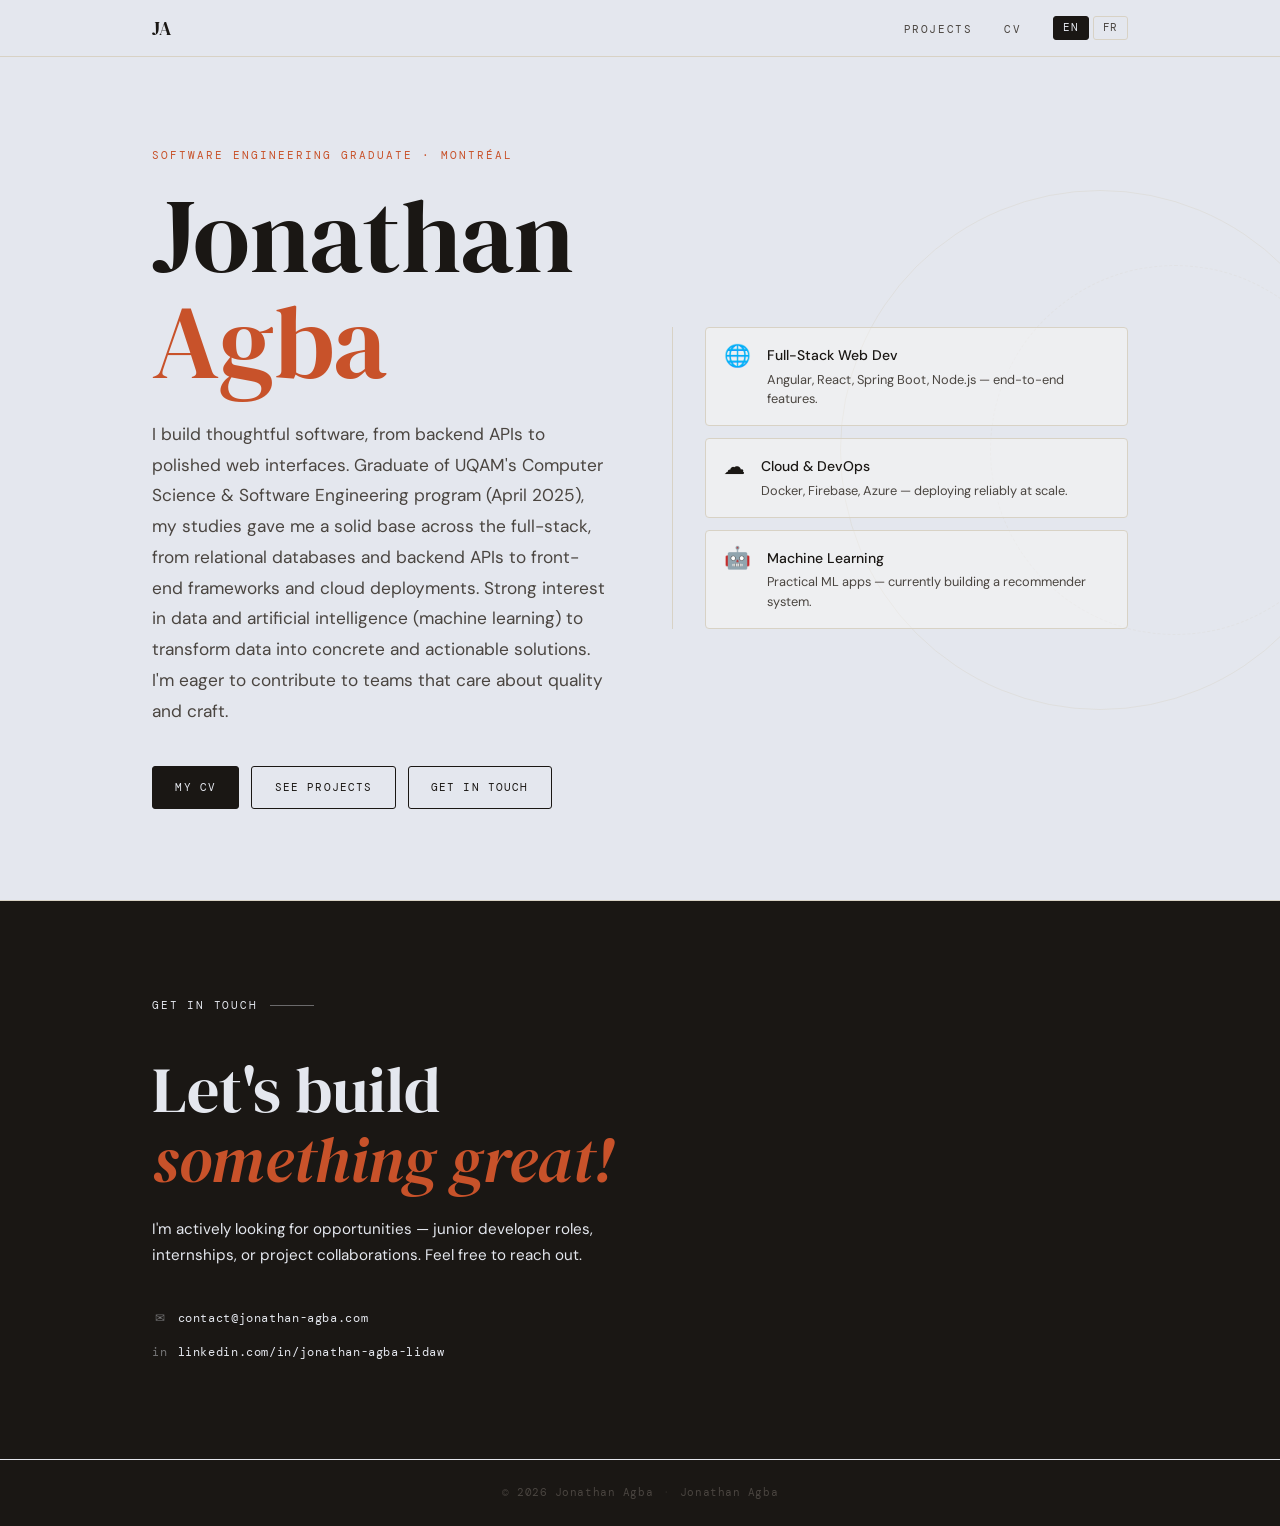
==== index.html @ 23c8685f "Initial commit: portfolio website" ====
<!DOCTYPE html>
<html lang="en">
<head>
  <meta charset="UTF-8" />
  <meta name="viewport" content="width=device-width, initial-scale=1.0" />
  <meta name="description" content="Jonathan Agba – Software Engineering Graduate. Portfolio & CV." />
  <title>Jonathan Agba</title>
  <link rel="icon" type="image/svg+xml" href="favicon.svg" />
  <link rel="preconnect" href="https://fonts.googleapis.com" />
  <link rel="preconnect" href="https://fonts.gstatic.com" crossorigin />
  <link href="https://fonts.googleapis.com/css2?family=DM+Serif+Display:ital@0;1&family=DM+Mono:wght@400;500&family=DM+Sans:opsz,wght@9..40,300;9..40,400;9..40,500&display=swap" rel="stylesheet" />
  <!-- CSS: Base → Components → Page-specific -->
  <link rel="stylesheet" href="css/base.css" />
  <link rel="stylesheet" href="css/components.css" />
  <link rel="stylesheet" href="css/pages/home.css" />
</head>
<body>

  <!-- NAV (loaded dynamically) -->
  <div data-component="nav"></div>


  <!-- ════════════════════════════════
       HERO
  ════════════════════════════════ -->
  <section class="hero" id="home">

    <div class="hero__ring hero__ring--outer" aria-hidden="true"></div>
    <div class="hero__ring hero__ring--inner" aria-hidden="true"></div>

    <div class="hero__content">

      <div class="hero__grid">
        <!-- Left column: main intro -->
        <div class="hero__left">
          <p class="hero__tag"
             data-fr="Diplômé en Génie Logiciel · Montréal">
            Software Engineering Graduate · Montréal
          </p>

          <h1 class="hero__name">
            Jonathan <em class="hero__accent">Agba</em>
          </h1>

          <p class="hero__bio"
             data-fr="Je conçois des logiciels soignés, des APIs backend aux interfaces web abouties. Diplômé du programme d'informatique et génie logiciel de l'UQAM (avril 2025), ma formation m'a permis de développer une base solide sur le full-stack, des bases de données relationnelles et APIs backend aux frameworks front-end et déploiements cloud. Intérêt prononcé pour la data et l'intelligence artificielle (apprentissage automatique) afin de transformer des données en solutions concrètes et exploitables. Je suis prêt à rejoindre des équipes qui accordent de l'importance à la qualité et au métier bien fait.">
            I build thoughtful software, from backend APIs to polished web interfaces. Graduate of UQAM's Computer Science & Software Engineering program (April 2025), my studies gave me a solid base across the full-stack, from relational databases and backend APIs to front-end frameworks and cloud deployments. Strong interest in data and artificial intelligence (machine learning) to transform data into concrete and actionable solutions. I'm eager to contribute to teams that care about quality and craft.
          </p>

          <div class="hero__cta">
            <a href="cv.html"
               class="btn btn--primary"
               data-fr="Mon CV">
              My CV
            </a>
            <a href="projects.html"
               class="btn"
               data-fr="Mes projets">
              See Projects
            </a>
            <a href="#contact"
               class="btn"
               data-fr="Me contacter">
              Get in touch
            </a>
          </div>
        </div>

        <!-- Right column: about content -->
        <div class="hero__about">
          <div class="hero__interests">
            <div class="interest-card">
              <span class="interest-card__icon" aria-hidden="true">🌐</span>
              <div>
                <div class="interest-card__label" data-fr="Développement Web Full-Stack">Full-Stack Web Dev</div>
                <div class="interest-card__desc" data-fr="Angular, React, Spring Boot, Node.js — fonctionnalités de bout en bout.">Angular, React, Spring Boot, Node.js — end-to-end features.</div>
              </div>
            </div>

            <div class="interest-card">
              <span class="interest-card__icon" aria-hidden="true">☁️</span>
              <div>
                <div class="interest-card__label" data-fr="Cloud & DevOps">Cloud & DevOps</div>
                <div class="interest-card__desc" data-fr="Docker, Firebase, Azure — déploiements fiables à grande échelle.">Docker, Firebase, Azure — deploying reliably at scale.</div>
              </div>
            </div>

            <div class="interest-card">
              <span class="interest-card__icon" aria-hidden="true">🤖</span>
              <div>
                <div class="interest-card__label" data-fr="Apprentissage Automatique">Machine Learning</div>
                <div class="interest-card__desc" data-fr="Applications ML pratiques — développement d'un système de recommandation.">Practical ML apps — currently building a recommender system.</div>
              </div>
            </div>
          </div>
        </div>
      </div>

    </div>
  </section>


  <!-- ════════════════════════════════
       CONTACT
  ════════════════════════════════ -->
  <section class="contact" id="contact">
    <div class="contact__inner">

      <p class="section-label section-label--light reveal"
         data-fr="Me contacter">
        Get in touch
      </p>

      <h2 class="contact__headline reveal">
        <span data-fr="Construisons">Let's build</span><br>
        <em class="contact__headline-em"
            data-fr="quelque chose ensemble!">
          something great!
        </em>
      </h2>

      <p class="contact__sub reveal"
         data-fr="Je suis activement à la recherche d'opportunités — postes junior, stages ou collaborations. N'hésitez pas à me contacter.">
        I'm actively looking for opportunities — junior developer roles, internships, or project collaborations. Feel free to reach out.
      </p>

      <div class="contact__links reveal">
        <a href="mailto:contact@jonathan-agba.com" class="contact__link">
          <span class="contact__link-icon">✉</span>
          contact@jonathan-agba.com
        </a>
        <a href="https://linkedin.com/in/jonathan-agba-lidaw" target="_blank" rel="noopener noreferrer" class="contact__link">
          <span class="contact__link-icon">in</span>
          linkedin.com/in/jonathan-agba-lidaw
        </a>
      </div>

    </div>
  </section>


  <!-- FOOTER (loaded dynamically) -->
  <div data-component="footer"></div>


  <!-- JS: Component loader → Shared → Page-specific -->
  <script src="js/components/loader.js"></script>
  <script src="js/main.js"></script>
  <script src="js/pages/home.js"></script>
</body>
</html>
---- css/base.css ----
/* ════════════════════════════════════════════
   base.css — Reset, Variables & Typography
   ════════════════════════════════════════════ */


/* ── Reset ─────────────────────────────────── */

*, *::before, *::after {
  box-sizing: border-box;
  margin: 0;
  padding: 0;
}


/* ── Variables ─────────────────────────────── */

:root {
  --bg:        #e4e7ee;
  --card:      #fffcf75b;
  --ink:       #1A1714;
  --ink-light: #4A4540;
  --accent:    #C8522A;
  --rule:      #D8D2C5;
  --nav-h:     56px;

  --font-serif: 'DM Serif Display', Georgia, serif;
  --font-sans:  'DM Sans', system-ui, sans-serif;
  --font-mono:  'DM Mono', 'Courier New', monospace;

  --max-w: 1024px;
}


/* ── Base ──────────────────────────────────── */

html {
  scroll-behavior: smooth;
  -webkit-font-smoothing: antialiased;
  -moz-osx-font-smoothing: grayscale;
}

body {
  background: var(--bg);
  color: var(--ink);
  font-family: var(--font-sans);
  font-size: 16px;
  line-height: 1.6;
  overflow-x: hidden;
}

img { display: block; max-width: 100%; }
ul  { list-style: none; }
a   { color: inherit; }


/* ── Typography ────────────────────────────── */

h1, h2, h3 {
  font-family: var(--font-serif);
  font-weight: 400;
  font-style: normal;
}


/* ── Utilities ─────────────────────────────── */

/* Section max-width wrapper */
.section-inner,
.contact__inner {
  max-width: var(--max-w);
  margin: 0 auto;
  padding: 0 1.5rem;
}

/* Section label (monospace tag above headings) */
.section-label {
  font-family: var(--font-mono);
  font-size: 0.7rem;
  letter-spacing: 0.16em;
  text-transform: uppercase;
  color: var(--bg);
  display: flex;
  align-items: center;
  gap: 0.75rem;
  margin-bottom: 2.5rem;
}
.section-label::after {
  content: '';
  display: block;
  width: 44px;
  height: 1px;
  background: var(--bg);
  opacity: 0.4;
}
/* Light variant (on dark background) */
.section-label--light {
  color: var(--bg);
}

/* Buttons */
.btn {
  display: inline-flex;
  align-items: center;
  padding: 0.7rem 1.4rem;
  font-family: var(--font-mono);
  font-size: 0.7rem;
  letter-spacing: 0.1em;
  text-transform: uppercase;
  text-decoration: none;
  border: 1.5px solid var(--ink);
  border-radius: 3px;
  color: var(--ink);
  background: transparent;
  cursor: pointer;
  transition: background 0.2s, color 0.2s, border-color 0.2s;
  white-space: nowrap;
}
.btn:hover {
  background: var(--ink);
  color: var(--bg);
}
.btn--primary {
  background: var(--ink);
  color: var(--bg);
}
.btn--primary:hover {
  background: var(--accent);
  border-color: var(--accent);
}


/* ── Scroll Reveal ─────────────────────────── */

/* Initial hidden state */
.reveal {
  opacity: 0;
  transform: translateY(22px);
  transition: opacity 0.5s ease, transform 0.5s ease;
}

/* Visible state — added by JS via IntersectionObserver */
.reveal--visible {
  opacity: 1;
  transform: translateY(0);
}
---- css/components.css ----
/* ════════════════════════════════════════════
   components.css — Reusable Components
   ════════════════════════════════════════════
   
   Contents:
   1. Navigation
   2. Footer
   3. Interest Cards
   
════════════════════════════════════════════ */


/* ══════════════════════════════════════════════
   1. Navigation
   ══════════════════════════════════════════════ */

.nav {
  position: fixed;
  top: 0; left: 0; right: 0;
  z-index: 100;
  border-bottom: 1px solid transparent;
  transition: background 0.3s, border-color 0.3s, box-shadow 0.3s;
}

/* Added by JS on scroll */
.nav--scrolled {
  background: var(--bg);
  backdrop-filter: blur(14px);
  -webkit-backdrop-filter: blur(14px);
  border-bottom-color: var(--rule);
  box-shadow: 0 1px 12px rgba(0, 0, 0, 0.05);
}

.nav__inner {
  max-width: var(--max-w);
  margin: 0 auto;
  padding: 0 1.5rem;
  height: var(--nav-h);
  display: flex;
  align-items: center;
  justify-content: space-between;
}

/* Logo */
.nav__logo {
  font-family: var(--font-serif);
  font-size: 1.2rem;
  color: var(--ink);
  text-decoration: none;
  letter-spacing: 0.02em;
  flex-shrink: 0;
  transition: color 0.2s;
}
.nav__logo:hover { color: var(--accent); }

/* Right cluster */
.nav__right {
  display: flex;
  align-items: center;
  gap: 2rem;
}

/* Desktop links */
.nav__links {
  display: flex;
  gap: 2rem;
}

.nav__link {
  font-family: var(--font-mono);
  font-size: 0.7rem;
  letter-spacing: 0.14em;
  text-transform: uppercase;
  color: var(--ink-light);
  text-decoration: none;
  position: relative;
  transition: color 0.2s;
}
.nav__link::after {
  content: '';
  position: absolute;
  bottom: -3px; left: 0; right: 0;
  height: 1px;
  background: var(--accent);
  transform: scaleX(0);
  transform-origin: left;
  transition: transform 0.25s ease;
}
.nav__link:hover            { color: var(--accent); }
.nav__link:hover::after     { transform: scaleX(1); }

/* Language toggle */
.nav__lang {
  display: flex;
  gap: 0.25rem;
}

.nav__lang-btn {
  font-family: var(--font-mono);
  font-size: 0.66rem;
  letter-spacing: 0.08em;
  text-transform: uppercase;
  padding: 0.22rem 0.55rem;
  border: 1px solid var(--rule);
  border-radius: 3px;
  background: transparent;
  color: var(--ink-light);
  cursor: pointer;
  line-height: 1.4;
  transition: background 0.2s, color 0.2s, border-color 0.2s;
}
.nav__lang-btn:hover:not(.nav__lang-btn--active) {
  border-color: var(--ink-light);
}
.nav__lang-btn--active {
  background: var(--ink);
  color: var(--bg);
  border-color: var(--ink);
}

/* Hamburger (hidden on desktop) */
.nav__hamburger {
  display: none;
  flex-direction: column;
  justify-content: center;
  gap: 5px;
  width: 32px;
  height: 32px;
  padding: 4px;
  background: none;
  border: none;
  cursor: pointer;
  flex-shrink: 0;
}
.nav__hamburger span {
  display: block;
  width: 20px;
  height: 2px;
  background: var(--ink);
  border-radius: 2px;
  transform-origin: center;
  transition: transform 0.28s ease, opacity 0.2s ease;
}

/* Open state */
.nav__hamburger--open span:nth-child(1) { transform: translateY(7px) rotate(45deg); }
.nav__hamburger--open span:nth-child(2) { opacity: 0; transform: scaleX(0); }
.nav__hamburger--open span:nth-child(3) { transform: translateY(-7px) rotate(-45deg); }

/* Mobile dropdown */
.nav__mobile {
  display: flex;
  flex-direction: column;
  gap: 1.1rem;
  padding: 0 1.5rem;
  background: var(--bg);
  border-bottom: 1px solid var(--rule);
  max-height: 0;
  overflow: hidden;
  transition: max-height 0.32s ease, padding-top 0.32s ease, padding-bottom 0.32s ease;
}

/* Open state */
.nav__mobile--open {
  max-height: 260px;
  padding-top: 1.25rem;
  padding-bottom: 1.5rem;
}

.nav__mobile-link {
  font-family: var(--font-mono);
  font-size: 0.78rem;
  letter-spacing: 0.12em;
  text-transform: uppercase;
  color: var(--ink-light);
  text-decoration: none;
  transition: color 0.2s;
}
.nav__mobile-link:hover { color: var(--accent); }

.nav__mobile-lang {
  display: flex;
  gap: 0.3rem;
  padding-top: 0.75rem;
  border-top: 1px solid var(--rule);
}


/* ── Nav Responsive ────────────────────────── */

@media (max-width: 860px) {
  .nav__links     { display: none; }
  .nav__right     { gap: 0.75rem; }
  .nav__hamburger { display: flex; }
}

@media (max-width: 380px) {
  .nav__inner     { padding: 0 1rem; }
  .nav__lang-btn  { padding: 0.18rem 0.42rem; font-size: 0.6rem; }
}


/* ══════════════════════════════════════════════
   2. Footer
   ══════════════════════════════════════════════ */

.footer {
  background: #1A1714;
  border-top: 1px solid var(--bg);
  padding: 1.5rem;
  display: flex;
  align-items: center;
  justify-content: center;
  gap: 0.6rem;
  font-family: var(--font-mono);
  font-size: 0.7rem;
  color: var(--ink-light);
  letter-spacing: 0.05em;
}

.footer__sep { opacity: 0.3; }


/* ══════════════════════════════════════════════
   3. Interest Cards
   ══════════════════════════════════════════════ */

.interest-card {
  display: flex;
  gap: 1rem;
  align-items: flex-start;
  padding: 1rem 1.1rem;
  background: var(--card);
  border: 1px solid var(--rule);
  border-radius: 4px;
  transition: border-color 0.2s;
  cursor: default;
}
.interest-card:hover {
  border-color: rgba(200, 82, 42, 0.4);
}

.interest-card__icon {
  font-size: 1.35rem;
  flex-shrink: 0;
  line-height: 1;
  margin-top: 0.1rem;
}
.interest-card__label {
  font-size: 0.875rem;
  font-weight: 500;
  color: var(--ink);
  margin-bottom: 0.2rem;
}
.interest-card__desc {
  font-size: 0.8rem;
  color: var(--ink-light);
  line-height: 1.55;
}
---- css/pages/home.css ----
/* ════════════════════════════════════════════
   home.css — Home Page Specific Styles
   ════════════════════════════════════════════ */


/* ══════════════════════════════════════════════
   Hero Section
   ══════════════════════════════════════════════ */

.hero {
  position: relative;
  min-height: 100vh;
  display: flex;
  align-items: center;
  overflow: hidden;
  background: var(--bg);
  padding-top: var(--nav-h);
}

/* Decorative rings */
.hero__ring {
  position: absolute;
  right: -5rem;
  top: 50%;
  border-radius: 50%;
  pointer-events: none;
  /* Parallax driven by JS */
  transition: transform 0.14s ease-out;
}
.hero__ring--outer {
  width: 520px;
  height: 520px;
  margin-top: -260px;
  border: 1px solid var(--rule);
  opacity: 0.4;
}
.hero__ring--inner {
  width: 370px;
  height: 370px;
  margin-top: -185px;
  border: 1px dashed var(--rule);
  opacity: 0.22;
}

.hero__content {
  position: relative;
  z-index: 1;
  width: 100%;
  max-width: var(--max-w);
  margin: 0 auto;
  padding: 5rem 1.5rem;
}

/* Two-column grid layout */
.hero__grid {
  display: grid;
  grid-template-columns: 1fr 1fr;
  gap: 4rem;
  align-items: center;
}

.hero__left {
  display: flex;
  flex-direction: column;
}

.hero__tag {
  font-family: var(--font-mono);
  font-size: 0.7rem;
  letter-spacing: 0.18em;
  text-transform: uppercase;
  color: var(--accent);
  margin-bottom: 1.1rem;
}

.hero__name {
  font-family: var(--font-serif);
  font-size: clamp(3.2rem, 9vw, 6.5rem);
  line-height: 1.02;
  color: var(--ink);
  font-style: normal;
  margin-bottom: 1.5rem;
}

.hero__accent {
  font-style: normal;
  color: var(--accent);
}

.hero__bio {
  font-size: 1.08rem;
  line-height: 1.78;
  color: var(--ink-light);
  max-width: 540px;
  margin-bottom: 2.5rem;
}

.hero__cta {
  display: flex;
  flex-wrap: wrap;
  gap: 0.75rem;
}

/* Hero about section (right column) */
.hero__about {
  padding-left: 2rem;
  border-left: 1px solid var(--rule);
}

.hero__interests {
  display: flex;
  flex-direction: column;
  gap: 0.75rem;
}

.hero__interests .interest-card {
  max-width: 100%;
}

/* Hero entrance animation */
.hero__tag,
.hero__name,
.hero__bio,
.hero__cta,
.hero__about {
  opacity: 0;
  transform: translateY(20px);
  transition: opacity 0.55s ease, transform 0.55s ease;
}
.hero__item--visible {
  opacity: 1 !important;
  transform: translateY(0) !important;
}


/* ══════════════════════════════════════════════
   Contact Section
   ══════════════════════════════════════════════ */

.contact {
  background: #1A1714;
  color: var(--ink);
  padding: 6rem 0;
  border-top: 1px solid var(--rule);
}

.contact__inner {
  max-width: var(--max-w);
  margin: 0 auto;
  padding: 0 1.5rem;
}

.contact__headline {
  font-family: var(--font-serif);
  font-size: clamp(2.2rem, 5vw, 4rem);
  line-height: 1.1;
  color: var(--bg);
  margin-bottom: 1.25rem;
}
.contact__headline-em {
  font-style: italic;
  color: var(--accent);
}

.contact__sub {
  font-size: 0.95rem;
  line-height: 1.75;
  color: var(--bg);
  max-width: 460px;
  margin-bottom: 2.5rem;
}

.contact__links {
  display: flex;
  flex-direction: column;
  gap: 0.9rem;
}

.contact__link {
  display: inline-flex;
  align-items: center;
  gap: 0.6rem;
  font-family: var(--font-mono);
  font-size: 0.78rem;
  letter-spacing: 0.05em;
  color: var(--bg);
  text-decoration: none;
  transition: color 0.2s;
}
.contact__link:hover { color: var(--accent); }

.contact__link-icon {
  opacity: 0.45;
  font-style: normal;
  width: 1rem;
  text-align: center;
  flex-shrink: 0;
}


/* ══════════════════════════════════════════════
   Responsive — Home
   ══════════════════════════════════════════════ */

@media (max-width: 860px) {
  .hero__grid {
    grid-template-columns: 1fr;
    gap: 3rem;
  }

  .hero__about {
    padding-left: 0;
    border-left: none;
    border-top: 1px solid var(--rule);
    padding-top: 2rem;
  }

  .hero__interests {
    display: grid;
    grid-template-columns: 1fr 1fr;
  }
}

@media (max-width: 560px) {
  .contact { padding: 4rem 0; }
  .hero__interests { grid-template-columns: 1fr; }
  .hero__ring { display: none; }
  .hero__cta { gap: 0.6rem; }
  .contact__links { gap: 0.75rem; }
}

@media (max-width: 380px) {
  .hero__content  { padding: 3.5rem 1rem; }
  .contact__inner { padding: 0 1rem; }
  .btn { padding: 0.65rem 1.1rem; font-size: 0.65rem; }
}
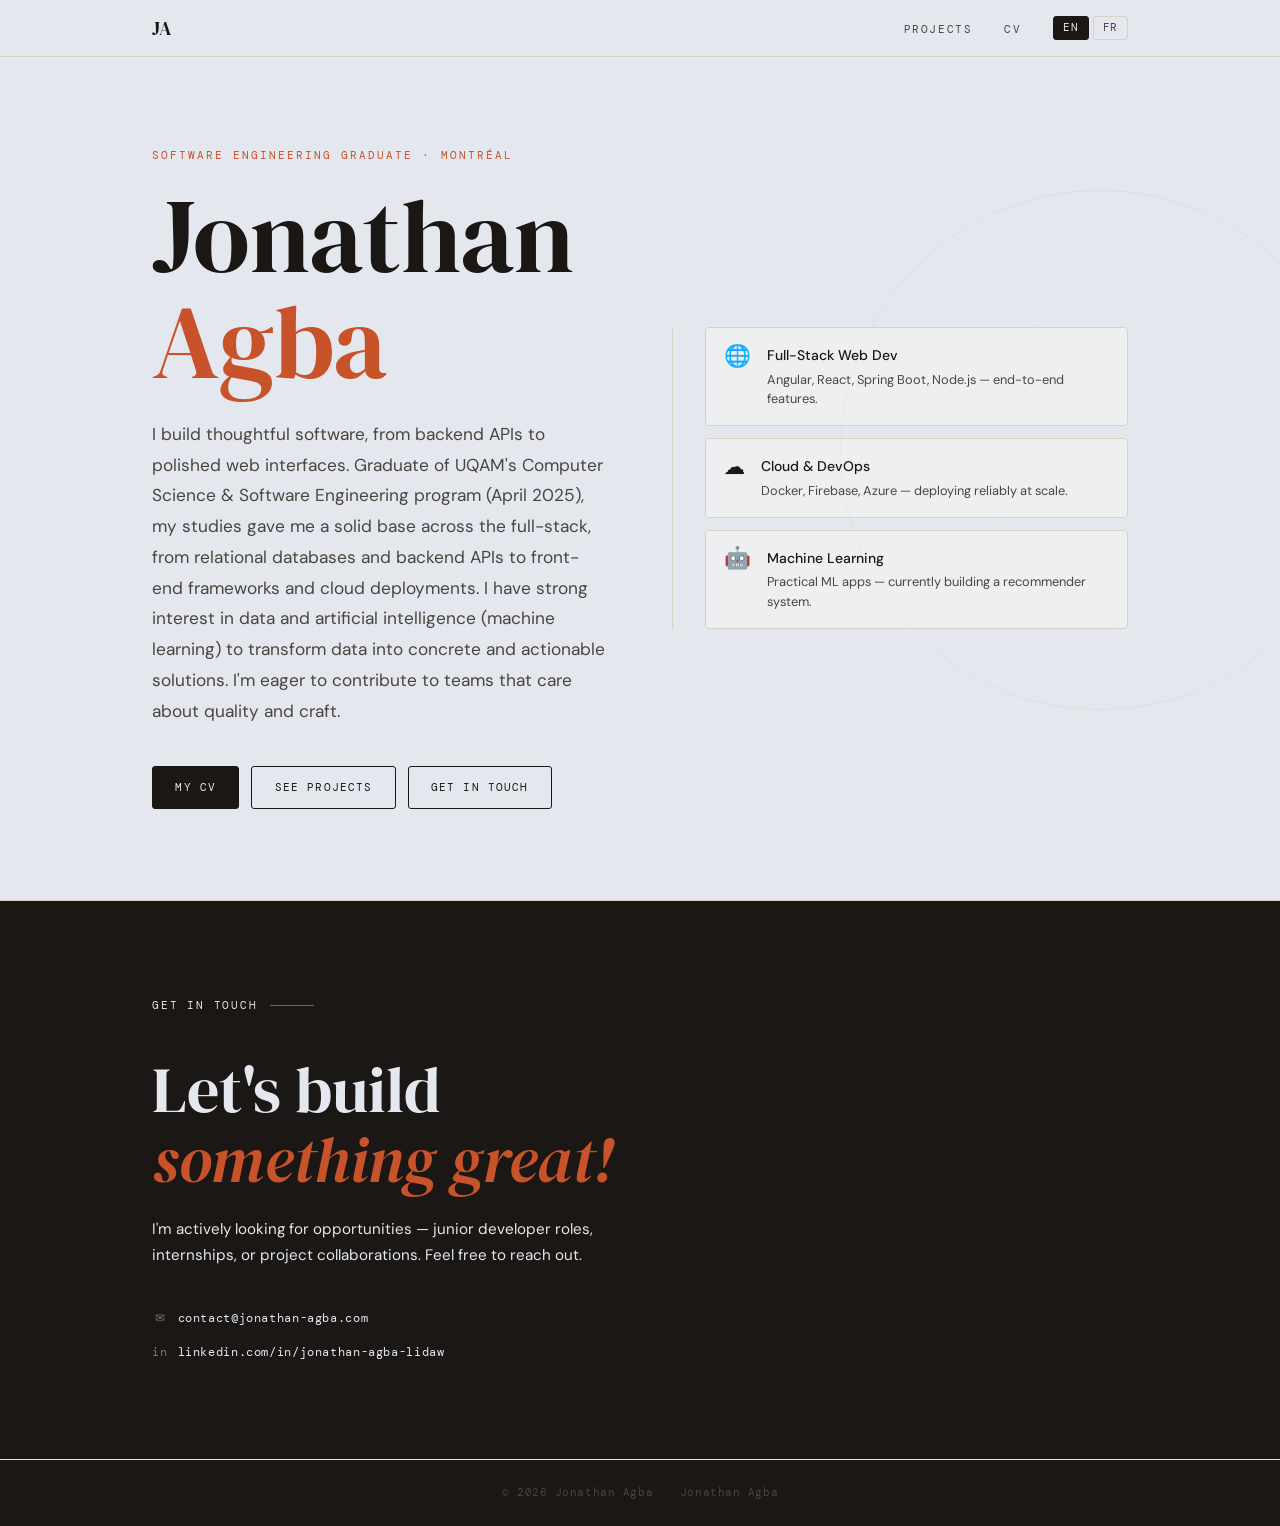
==== commit e5526ad4: "Update hero bio with improved French translation and refined English description" ====
--- a/index.html
+++ b/index.html
@@ -43,8 +43,8 @@
           </h1>
 
           <p class="hero__bio"
-             data-fr="Je conçois des logiciels soignés, des APIs backend aux interfaces web abouties. Diplômé du programme d'informatique et génie logiciel de l'UQAM (avril 2025), ma formation m'a permis de développer une base solide sur le full-stack, des bases de données relationnelles et APIs backend aux frameworks front-end et déploiements cloud. Intérêt prononcé pour la data et l'intelligence artificielle (apprentissage automatique) afin de transformer des données en solutions concrètes et exploitables. Je suis prêt à rejoindre des équipes qui accordent de l'importance à la qualité et au métier bien fait.">
-            I build thoughtful software, from backend APIs to polished web interfaces. Graduate of UQAM's Computer Science & Software Engineering program (April 2025), my studies gave me a solid base across the full-stack, from relational databases and backend APIs to front-end frameworks and cloud deployments. Strong interest in data and artificial intelligence (machine learning) to transform data into concrete and actionable solutions. I'm eager to contribute to teams that care about quality and craft.
+             data-fr="Je conçois des logiciels soignés, des APIs backend aux interfaces web abouties. Diplômé du programme d'informatique et génie logiciel de l'UQAM (avril 2025), ma formation m'a permis de développer une base solide sur le full-stack, des bases de données relationnelles et APIs backend aux frameworks front-end et déploiements cloud. Je porte un intérêt prononcé pour la data et l'intelligence artificielle (apprentissage automatique) afin de transformer des données en solutions concrètes et exploitables. Je suis prêt à rejoindre des équipes qui accordent de l'importance à la qualité et au travail bien fait.">
+            I build thoughtful software, from backend APIs to polished web interfaces. Graduate of UQAM's Computer Science & Software Engineering program (April 2025), my studies gave me a solid base across the full-stack, from relational databases and backend APIs to front-end frameworks and cloud deployments. I have strong interest in data and artificial intelligence (machine learning) to transform data into concrete and actionable solutions. I'm eager to contribute to teams that care about quality and craft.
           </p>
 
           <div class="hero__cta">
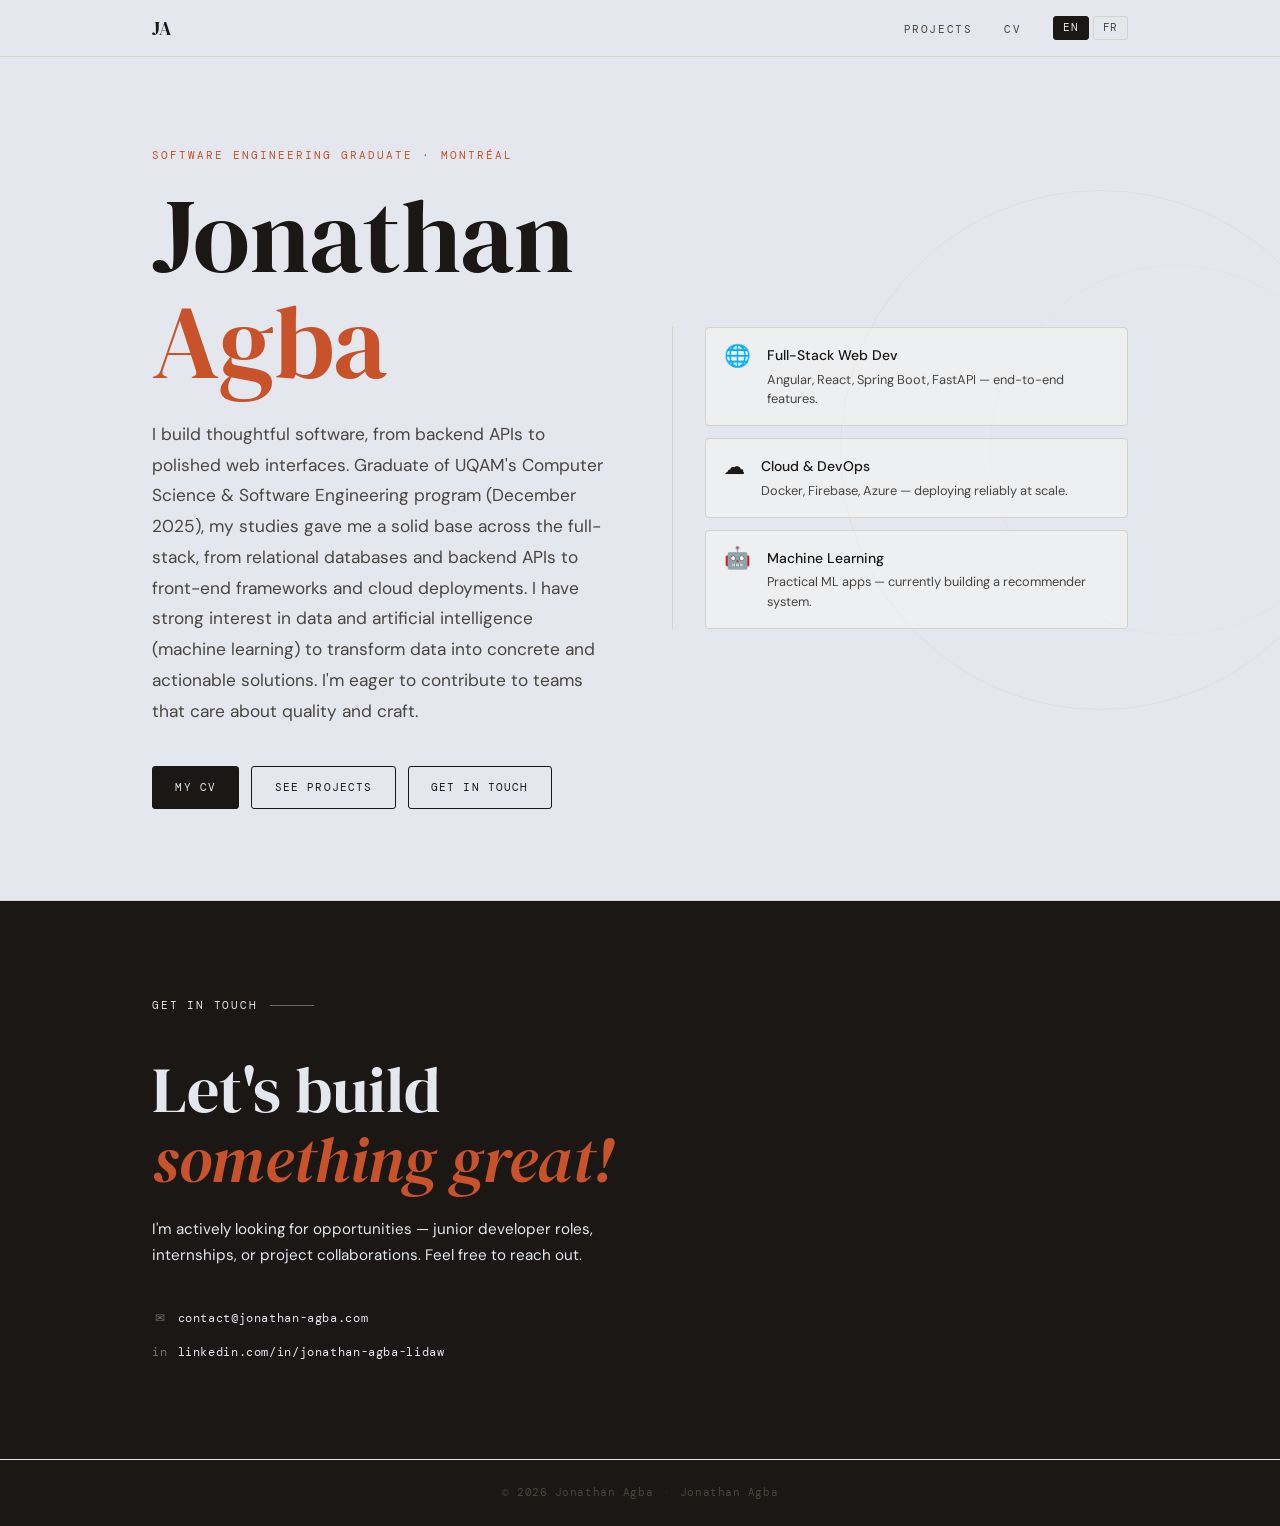
==== commit a9735ff4: "Update CV and project details: change graduation date to December 2025, refine project descriptions," ====
--- a/index.html
+++ b/index.html
@@ -43,8 +43,8 @@
           </h1>
 
           <p class="hero__bio"
-             data-fr="Je conçois des logiciels soignés, des APIs backend aux interfaces web abouties. Diplômé du programme d'informatique et génie logiciel de l'UQAM (avril 2025), ma formation m'a permis de développer une base solide sur le full-stack, des bases de données relationnelles et APIs backend aux frameworks front-end et déploiements cloud. Je porte un intérêt prononcé pour la data et l'intelligence artificielle (apprentissage automatique) afin de transformer des données en solutions concrètes et exploitables. Je suis prêt à rejoindre des équipes qui accordent de l'importance à la qualité et au travail bien fait.">
-            I build thoughtful software, from backend APIs to polished web interfaces. Graduate of UQAM's Computer Science & Software Engineering program (April 2025), my studies gave me a solid base across the full-stack, from relational databases and backend APIs to front-end frameworks and cloud deployments. I have strong interest in data and artificial intelligence (machine learning) to transform data into concrete and actionable solutions. I'm eager to contribute to teams that care about quality and craft.
+             data-fr="Je conçois des logiciels soignés, des APIs backend aux interfaces web abouties. Diplômé du programme d'informatique et génie logiciel de l'UQAM (Décembre 2025), ma formation m'a permis de développer une base solide sur le full-stack, des bases de données relationnelles et APIs backend aux frameworks front-end et déploiements cloud. Je porte un intérêt prononcé pour la data et l'intelligence artificielle (apprentissage automatique) afin de transformer des données en solutions concrètes et exploitables. Je suis prêt à rejoindre des équipes qui accordent de l'importance à la qualité et au travail bien fait.">
+            I build thoughtful software, from backend APIs to polished web interfaces. Graduate of UQAM's Computer Science & Software Engineering program (December 2025), my studies gave me a solid base across the full-stack, from relational databases and backend APIs to front-end frameworks and cloud deployments. I have strong interest in data and artificial intelligence (machine learning) to transform data into concrete and actionable solutions. I'm eager to contribute to teams that care about quality and craft.
           </p>
 
           <div class="hero__cta">
@@ -73,7 +73,7 @@
               <span class="interest-card__icon" aria-hidden="true">🌐</span>
               <div>
                 <div class="interest-card__label" data-fr="Développement Web Full-Stack">Full-Stack Web Dev</div>
-                <div class="interest-card__desc" data-fr="Angular, React, Spring Boot, Node.js — fonctionnalités de bout en bout.">Angular, React, Spring Boot, Node.js — end-to-end features.</div>
+                <div class="interest-card__desc" data-fr="Angular, React, Spring Boot, FastAPI — fonctionnalités de bout en bout.">Angular, React, Spring Boot, FastAPI — end-to-end features.</div>
               </div>
             </div>
 
--- a/css/base.css
+++ b/css/base.css
@@ -59,6 +59,8 @@
   font-family: var(--font-serif);
   font-weight: 400;
   font-style: normal;
+  font-synthesis: none;
+  text-rendering: optimizeLegibility;
 }
 
 
--- a/css/components.css
+++ b/css/components.css
@@ -179,10 +179,7 @@
 .nav__mobile-link:hover { color: var(--accent); }
 
 .nav__mobile-lang {
-  display: flex;
-  gap: 0.3rem;
-  padding-top: 0.75rem;
-  border-top: 1px solid var(--rule);
+  display: none;
 }
 
 
